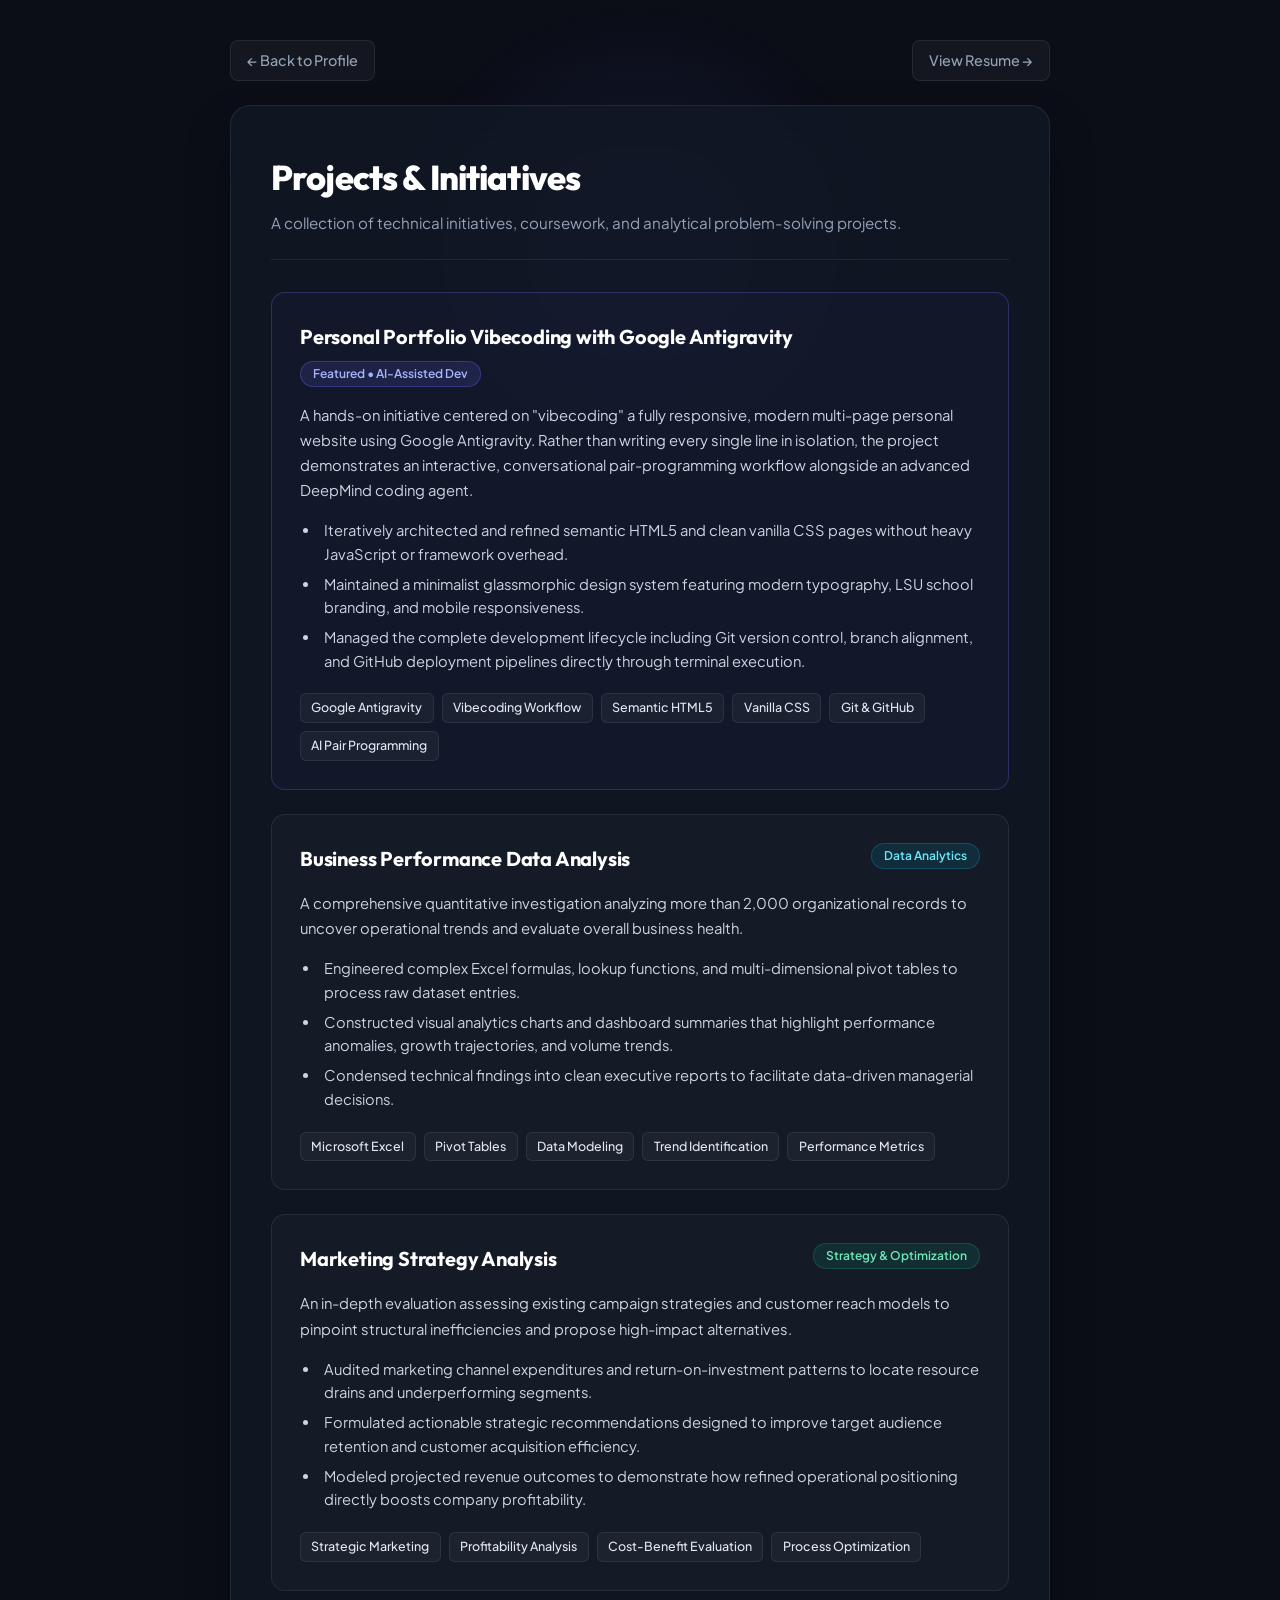
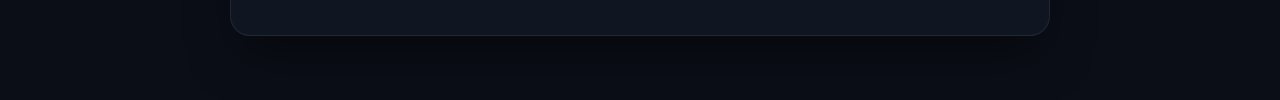
==== projects.html @ f05eedae "Add projects page" ====
<!DOCTYPE html>
<html lang="en">
<head>
  <meta charset="UTF-8">
  <meta name="viewport" content="width=device-width, initial-scale=1.0">
  <title>Taylor Sagely | Projects</title>
  <link rel="preconnect" href="https://fonts.googleapis.com">
  <link rel="preconnect" href="https://fonts.gstatic.com" crossorigin>
  <link href="https://fonts.googleapis.com/css2?family=Outfit:wght@500;600;700;800&family=Plus+Jakarta+Sans:wght@400;500;600;700&display=swap" rel="stylesheet">
  <style>
    :root {
      --bg-color: #0b0e17;
      --card-bg: rgba(18, 24, 38, 0.75);
      --card-hover: rgba(28, 38, 62, 0.9);
      --card-border: rgba(255, 255, 255, 0.08);
      --border-focus: rgba(99, 102, 241, 0.35);
      --text-main: #f8fafc;
      --text-secondary: #cbd5e1;
      --text-muted: #94a3b8;
      --text-dim: #64748b;
      --accent: #6366f1;
      --accent-hover: #4f46e5;
      --accent-cyan: #06b6d4;
      --accent-emerald: #10b981;
      --radius-lg: 20px;
      --radius-md: 14px;
      --radius-sm: 8px;
    }

    * {
      box-sizing: border-box;
      margin: 0;
      padding: 0;
    }

    body {
      font-family: 'Plus Jakarta Sans', -apple-system, BlinkMacSystemFont, sans-serif;
      background-color: var(--bg-color);
      color: var(--text-main);
      line-height: 1.6;
      min-height: 100vh;
      display: flex;
      justify-content: center;
      padding: 2.5rem 1.25rem 4rem;
      position: relative;
    }

    /* Ambient glow */
    body::before {
      content: '';
      position: fixed;
      width: 500px;
      height: 500px;
      border-radius: 50%;
      background: radial-gradient(circle, rgba(99, 102, 241, 0.12), transparent 70%);
      top: 0;
      left: 50%;
      transform: translateX(-50%);
      pointer-events: none;
      z-index: -1;
    }

    .container {
      width: 100%;
      max-width: 820px;
      display: flex;
      flex-direction: column;
      gap: 1.5rem;
    }

    /* Top navigation bar */
    .top-nav {
      display: flex;
      justify-content: space-between;
      align-items: center;
    }

    .nav-btn {
      display: inline-flex;
      align-items: center;
      gap: 0.5rem;
      color: var(--text-muted);
      text-decoration: none;
      font-size: 0.9rem;
      font-weight: 500;
      padding: 0.5rem 1rem;
      border-radius: var(--radius-sm);
      background: rgba(255, 255, 255, 0.04);
      border: 1px solid var(--card-border);
      transition: all 0.2s ease;
    }

    .nav-btn:hover {
      color: #ffffff;
      background: rgba(255, 255, 255, 0.08);
      border-color: rgba(255, 255, 255, 0.2);
      transform: translateY(-1px);
    }

    /* Main Page Card */
    .projects-card {
      background: var(--card-bg);
      backdrop-filter: blur(20px);
      -webkit-backdrop-filter: blur(20px);
      border: 1px solid var(--card-border);
      border-radius: var(--radius-lg);
      padding: 2.75rem 2.5rem;
      box-shadow: 0 25px 50px -12px rgba(0, 0, 0, 0.5);
      display: flex;
      flex-direction: column;
      gap: 2rem;
    }

    /* Page Header */
    .page-header {
      border-bottom: 1px solid var(--card-border);
      padding-bottom: 1.5rem;
    }

    .page-header h1 {
      font-family: 'Outfit', sans-serif;
      font-size: 2.15rem;
      font-weight: 800;
      color: #ffffff;
      letter-spacing: -0.025em;
      margin-bottom: 0.35rem;
    }

    .page-header p {
      color: var(--text-muted);
      font-size: 0.95rem;
    }

    /* Projects list */
    .project-list {
      display: flex;
      flex-direction: column;
      gap: 1.5rem;
    }

    /* Individual project card */
    .project-item {
      background: rgba(255, 255, 255, 0.025);
      border: 1px solid var(--card-border);
      border-radius: var(--radius-md);
      padding: 1.75rem;
      display: flex;
      flex-direction: column;
      gap: 1rem;
      transition: all 0.25s ease;
      position: relative;
    }

    .project-item:hover {
      background: var(--card-hover);
      border-color: var(--border-focus);
      transform: translateY(-2px);
    }

    /* Featured highlight border */
    .project-item.featured {
      background: rgba(99, 102, 241, 0.04);
      border-color: rgba(99, 102, 241, 0.3);
    }

    .project-item.featured:hover {
      border-color: rgba(99, 102, 241, 0.55);
      box-shadow: 0 10px 30px -10px rgba(99, 102, 241, 0.25);
    }

    .project-top {
      display: flex;
      justify-content: space-between;
      align-items: flex-start;
      flex-wrap: wrap;
      gap: 0.5rem;
    }

    .project-title {
      font-family: 'Outfit', sans-serif;
      font-size: 1.25rem;
      font-weight: 700;
      color: #ffffff;
      letter-spacing: -0.01em;
    }

    .badge {
      font-size: 0.75rem;
      font-weight: 600;
      padding: 0.25rem 0.75rem;
      border-radius: 9999px;
      line-height: 1.3;
      white-space: nowrap;
    }

    .badge-primary {
      background: rgba(99, 102, 241, 0.15);
      color: #a5b4fc;
      border: 1px solid rgba(99, 102, 241, 0.35);
    }

    .badge-secondary {
      background: rgba(6, 182, 212, 0.12);
      color: #67e8f9;
      border: 1px solid rgba(6, 182, 212, 0.25);
    }

    .badge-tertiary {
      background: rgba(16, 185, 129, 0.12);
      color: #6ee7b7;
      border: 1px solid rgba(16, 185, 129, 0.25);
    }

    .project-description {
      color: var(--text-secondary);
      font-size: 0.925rem;
      line-height: 1.7;
    }

    .project-bullets {
      list-style-type: disc;
      padding-left: 1.25rem;
      display: flex;
      flex-direction: column;
      gap: 0.4rem;
      color: var(--text-secondary);
      font-size: 0.92rem;
    }

    .project-bullets li {
      padding-left: 0.25rem;
    }

    /* Tag pills */
    .tag-container {
      display: flex;
      flex-wrap: wrap;
      gap: 0.5rem;
      margin-top: 0.25rem;
    }

    .tag-pill {
      font-size: 0.78rem;
      font-weight: 500;
      padding: 0.25rem 0.65rem;
      border-radius: 6px;
      background: rgba(255, 255, 255, 0.04);
      border: 1px solid var(--card-border);
      color: #e2e8f0;
      transition: all 0.2s ease;
    }

    .tag-pill:hover {
      background: rgba(255, 255, 255, 0.08);
      color: #ffffff;
    }

    @media (max-width: 640px) {
      .projects-card {
        padding: 2rem 1.5rem;
      }
      .page-header h1 {
        font-size: 1.75rem;
      }
      .project-item {
        padding: 1.25rem;
      }
    }
  </style>
</head>
<body>

  <div class="container">

    <!-- Navigation -->
    <nav class="top-nav">
      <a href="index.html" class="nav-btn">
        ← Back to Profile
      </a>
      <a href="resume.html" class="nav-btn">
        View Resume →
      </a>
    </nav>

    <!-- Main Card -->
    <main class="projects-card">

      <header class="page-header">
        <h1>Projects & Initiatives</h1>
        <p>A collection of technical initiatives, coursework, and analytical problem-solving projects.</p>
      </header>

      <section class="project-list">

        <!-- Project 1: Featured Vibecoding -->
        <article class="project-item featured">
          <div class="project-top">
            <h2 class="project-title">Personal Portfolio Vibecoding with Google Antigravity</h2>
            <span class="badge badge-primary">Featured • AI-Assisted Dev</span>
          </div>

          <p class="project-description">
            A hands-on initiative centered on "vibecoding" a fully responsive, modern multi-page personal website using Google Antigravity. Rather than writing every single line in isolation, the project demonstrates an interactive, conversational pair-programming workflow alongside an advanced DeepMind coding agent.
          </p>

          <ul class="project-bullets">
            <li>Iteratively architected and refined semantic HTML5 and clean vanilla CSS pages without heavy JavaScript or framework overhead.</li>
            <li>Maintained a minimalist glassmorphic design system featuring modern typography, LSU school branding, and mobile responsiveness.</li>
            <li>Managed the complete development lifecycle including Git version control, branch alignment, and GitHub deployment pipelines directly through terminal execution.</li>
          </ul>

          <div class="tag-container">
            <span class="tag-pill">Google Antigravity</span>
            <span class="tag-pill">Vibecoding Workflow</span>
            <span class="tag-pill">Semantic HTML5</span>
            <span class="tag-pill">Vanilla CSS</span>
            <span class="tag-pill">Git & GitHub</span>
            <span class="tag-pill">AI Pair Programming</span>
          </div>
        </article>

        <!-- Project 2: Business Performance Data Analysis -->
        <article class="project-item">
          <div class="project-top">
            <h2 class="project-title">Business Performance Data Analysis</h2>
            <span class="badge badge-secondary">Data Analytics</span>
          </div>

          <p class="project-description">
            A comprehensive quantitative investigation analyzing more than 2,000 organizational records to uncover operational trends and evaluate overall business health.
          </p>

          <ul class="project-bullets">
            <li>Engineered complex Excel formulas, lookup functions, and multi-dimensional pivot tables to process raw dataset entries.</li>
            <li>Constructed visual analytics charts and dashboard summaries that highlight performance anomalies, growth trajectories, and volume trends.</li>
            <li>Condensed technical findings into clean executive reports to facilitate data-driven managerial decisions.</li>
          </ul>

          <div class="tag-container">
            <span class="tag-pill">Microsoft Excel</span>
            <span class="tag-pill">Pivot Tables</span>
            <span class="tag-pill">Data Modeling</span>
            <span class="tag-pill">Trend Identification</span>
            <span class="tag-pill">Performance Metrics</span>
          </div>
        </article>

        <!-- Project 3: Marketing Strategy Analysis -->
        <article class="project-item">
          <div class="project-top">
            <h2 class="project-title">Marketing Strategy Analysis</h2>
            <span class="badge badge-tertiary">Strategy & Optimization</span>
          </div>

          <p class="project-description">
            An in-depth evaluation assessing existing campaign strategies and customer reach models to pinpoint structural inefficiencies and propose high-impact alternatives.
          </p>

          <ul class="project-bullets">
            <li>Audited marketing channel expenditures and return-on-investment patterns to locate resource drains and underperforming segments.</li>
            <li>Formulated actionable strategic recommendations designed to improve target audience retention and customer acquisition efficiency.</li>
            <li>Modeled projected revenue outcomes to demonstrate how refined operational positioning directly boosts company profitability.</li>
          </ul>

          <div class="tag-container">
            <span class="tag-pill">Strategic Marketing</span>
            <span class="tag-pill">Profitability Analysis</span>
            <span class="tag-pill">Cost-Benefit Evaluation</span>
            <span class="tag-pill">Process Optimization</span>
          </div>
        </article>

      </section>

    </main>

  </div>

</body>
</html>
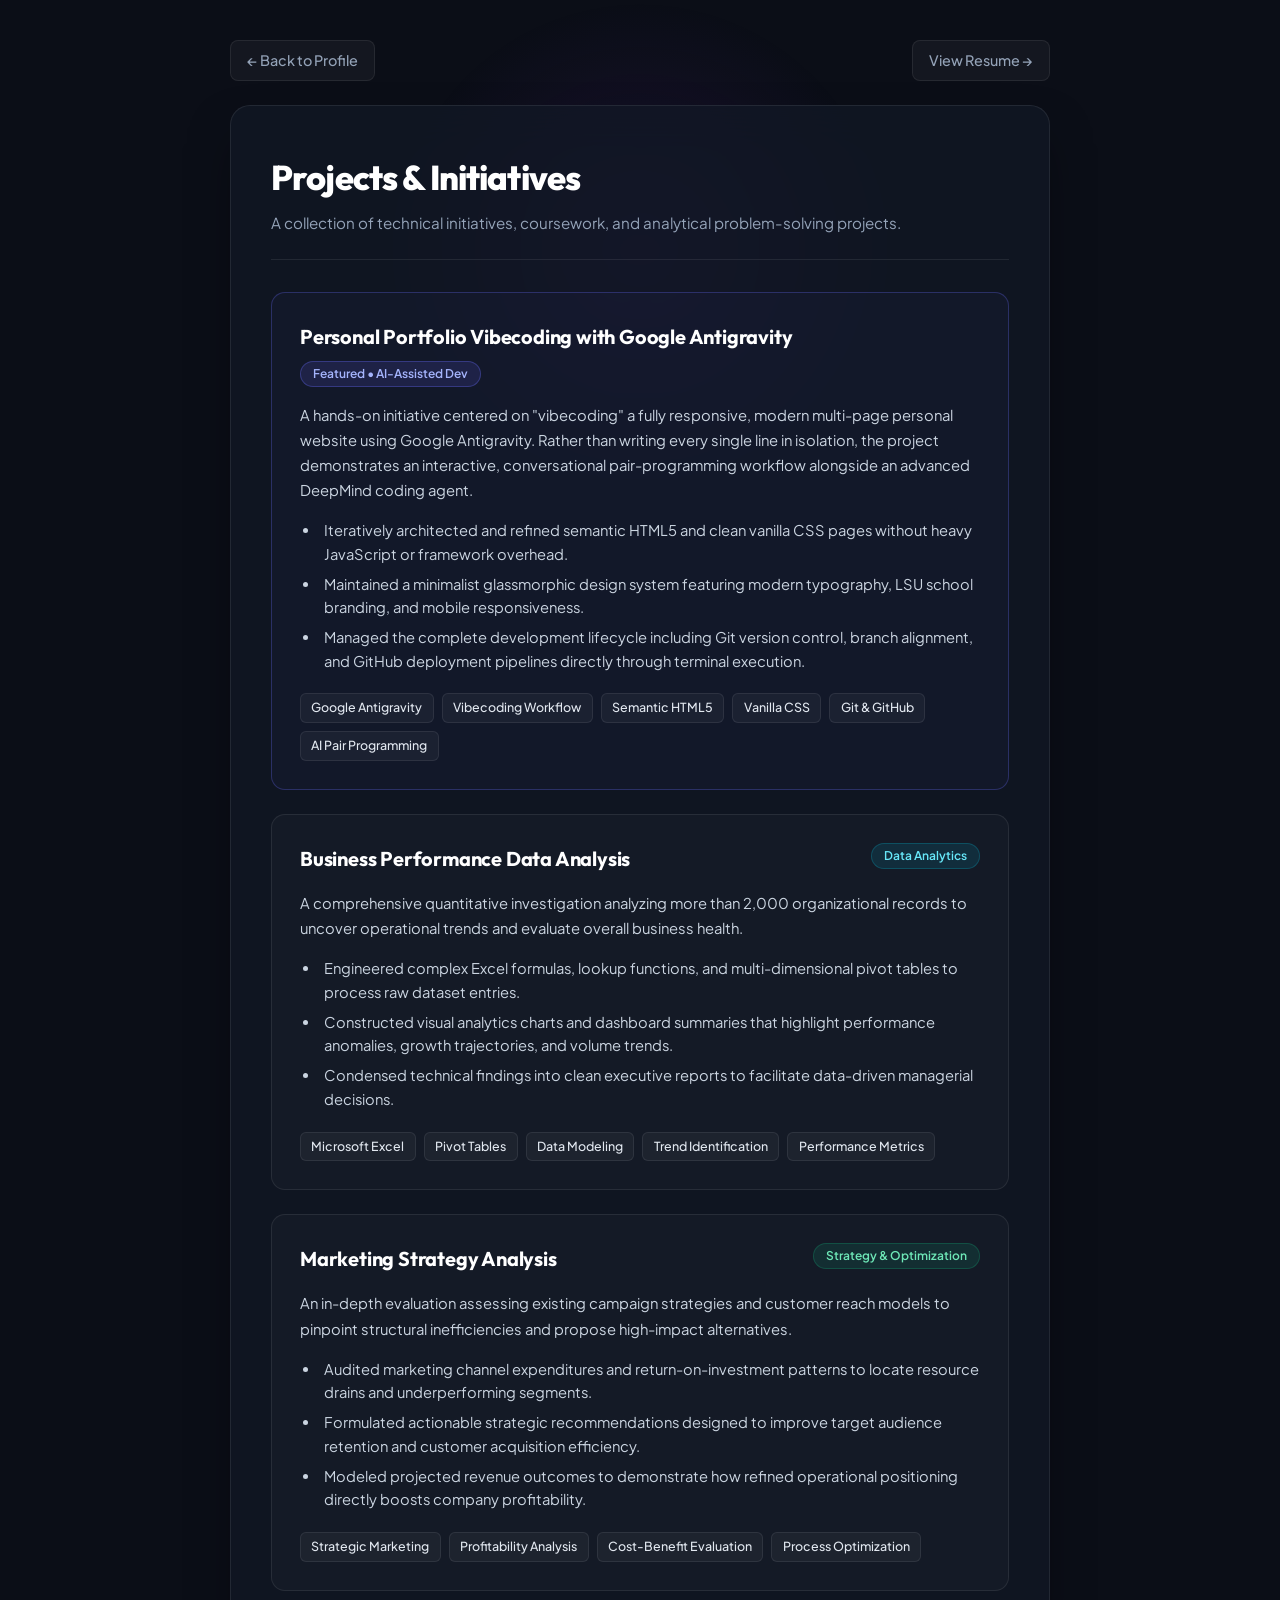
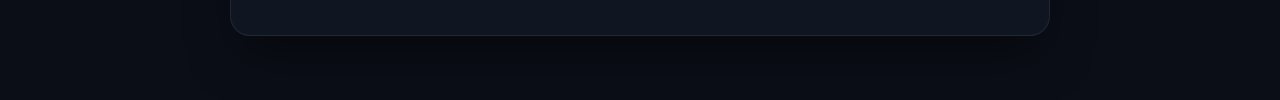
==== commit 21434cab: "Rearranged buttons on first page and apply different accent color" ====
--- a/projects.html
+++ b/projects.html
@@ -13,13 +13,13 @@
       --card-bg: rgba(18, 24, 38, 0.75);
       --card-hover: rgba(28, 38, 62, 0.9);
       --card-border: rgba(255, 255, 255, 0.08);
-      --border-focus: rgba(99, 102, 241, 0.35);
+      --border-focus: rgba(70, 29, 124, 0.45);
       --text-main: #f8fafc;
       --text-secondary: #cbd5e1;
       --text-muted: #94a3b8;
       --text-dim: #64748b;
-      --accent: #6366f1;
-      --accent-hover: #4f46e5;
+      --accent: #461d7c;
+      --accent-hover: #59249d;
       --accent-cyan: #06b6d4;
       --accent-emerald: #10b981;
       --radius-lg: 20px;
@@ -52,7 +52,7 @@
       width: 500px;
       height: 500px;
       border-radius: 50%;
-      background: radial-gradient(circle, rgba(99, 102, 241, 0.12), transparent 70%);
+      background: radial-gradient(circle, rgba(70, 29, 124, 0.25), transparent 70%);
       top: 0;
       left: 50%;
       transform: translateX(-50%);
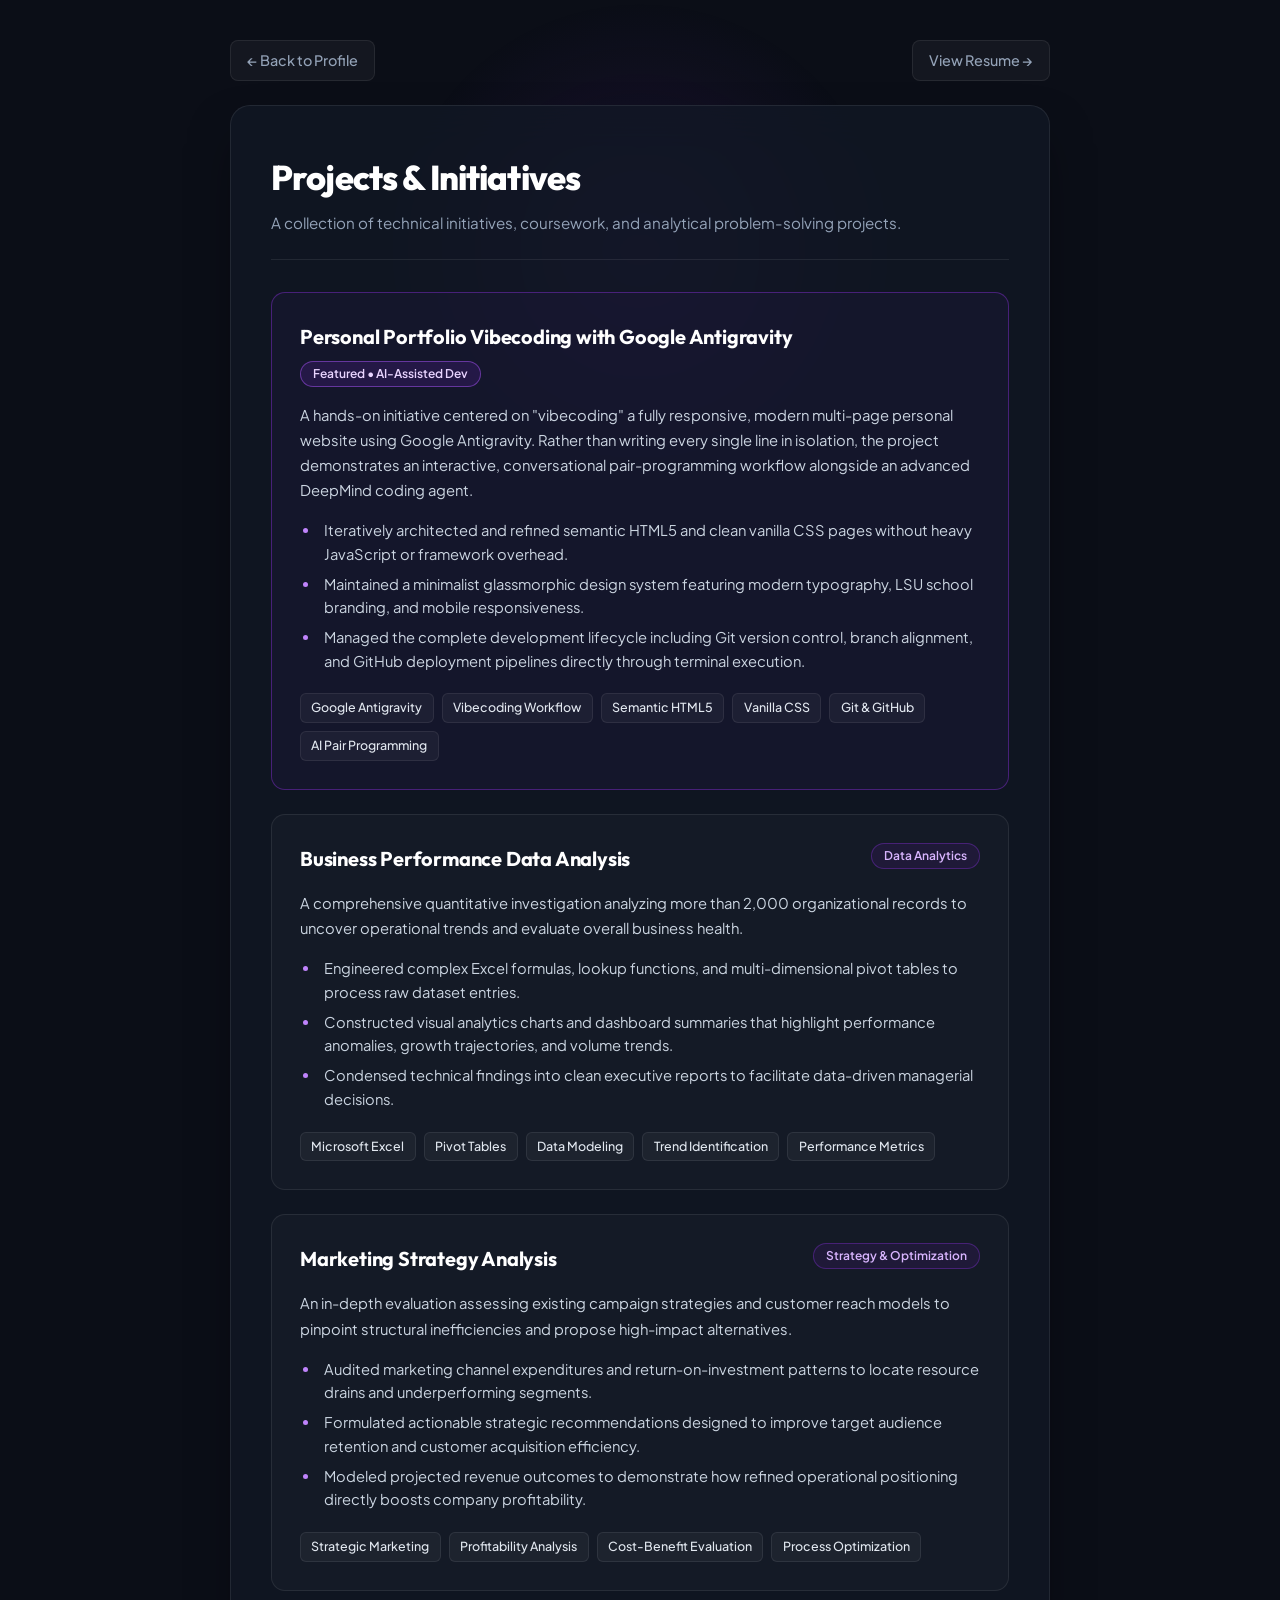
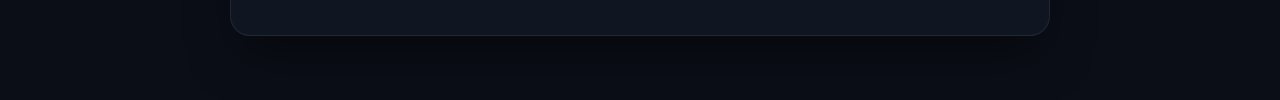
==== commit 916b7be8: "Update project page hhighlights and colors to purple" ====
--- a/projects.html
+++ b/projects.html
@@ -92,8 +92,8 @@
 
     .nav-btn:hover {
       color: #ffffff;
-      background: rgba(255, 255, 255, 0.08);
-      border-color: rgba(255, 255, 255, 0.2);
+      background: rgba(70, 29, 124, 0.25);
+      border-color: rgba(168, 85, 247, 0.45);
       transform: translateY(-1px);
     }
 
@@ -159,13 +159,13 @@
 
     /* Featured highlight border */
     .project-item.featured {
-      background: rgba(99, 102, 241, 0.04);
-      border-color: rgba(99, 102, 241, 0.3);
+      background: rgba(70, 29, 124, 0.1);
+      border-color: rgba(147, 51, 234, 0.4);
     }
 
     .project-item.featured:hover {
-      border-color: rgba(99, 102, 241, 0.55);
-      box-shadow: 0 10px 30px -10px rgba(99, 102, 241, 0.25);
+      border-color: rgba(168, 85, 247, 0.65);
+      box-shadow: 0 10px 30px -10px rgba(70, 29, 124, 0.45);
     }
 
     .project-top {
@@ -194,21 +194,21 @@
     }
 
     .badge-primary {
-      background: rgba(99, 102, 241, 0.15);
-      color: #a5b4fc;
-      border: 1px solid rgba(99, 102, 241, 0.35);
+      background: rgba(70, 29, 124, 0.35);
+      color: #e9d5ff;
+      border: 1px solid rgba(168, 85, 247, 0.5);
     }
 
     .badge-secondary {
-      background: rgba(6, 182, 212, 0.12);
-      color: #67e8f9;
-      border: 1px solid rgba(6, 182, 212, 0.25);
+      background: rgba(70, 29, 124, 0.22);
+      color: #d8b4fe;
+      border: 1px solid rgba(147, 51, 234, 0.35);
     }
 
     .badge-tertiary {
-      background: rgba(16, 185, 129, 0.12);
-      color: #6ee7b7;
-      border: 1px solid rgba(16, 185, 129, 0.25);
+      background: rgba(70, 29, 124, 0.22);
+      color: #d8b4fe;
+      border: 1px solid rgba(147, 51, 234, 0.35);
     }
 
     .project-description {
@@ -229,6 +229,10 @@
 
     .project-bullets li {
       padding-left: 0.25rem;
+    }
+
+    .project-bullets li::marker {
+      color: #c084fc;
     }
 
     /* Tag pills */
@@ -251,7 +255,8 @@
     }
 
     .tag-pill:hover {
-      background: rgba(255, 255, 255, 0.08);
+      background: rgba(70, 29, 124, 0.35);
+      border-color: rgba(168, 85, 247, 0.5);
       color: #ffffff;
     }
 
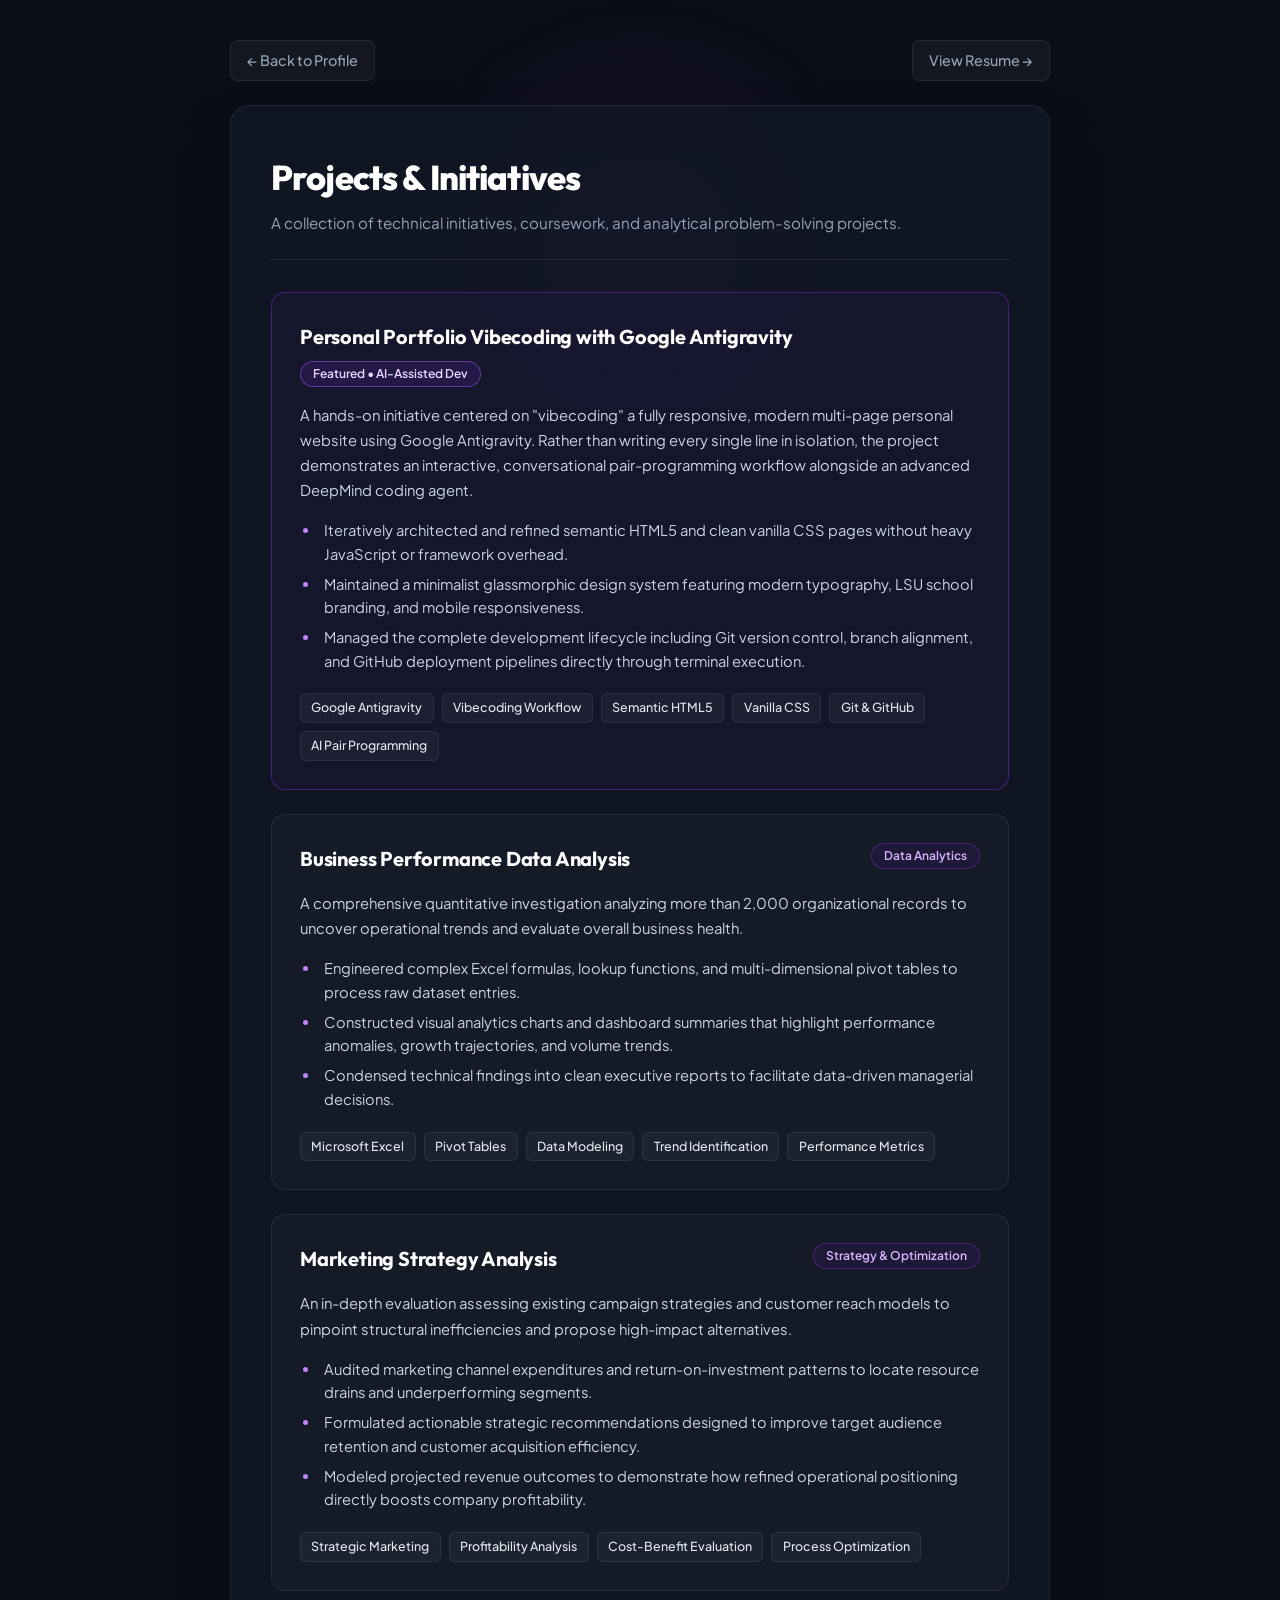
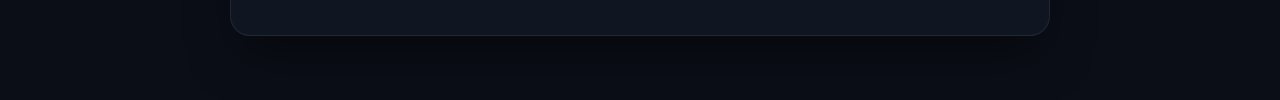
==== commit 27b502d4: "Implement true hybrid layout on hub page, add LSU favicon, and clean repo assets" ====
--- a/projects.html
+++ b/projects.html
@@ -4,6 +4,8 @@
   <meta charset="UTF-8">
   <meta name="viewport" content="width=device-width, initial-scale=1.0">
   <title>Taylor Sagely | Projects</title>
+  <!-- Favicon with LSU Purple and Gold TS -->
+  <link rel="icon" href="data:image/svg+xml,<svg xmlns='http://www.w3.org/2000/svg' viewBox='0 0 100 100'><rect width='100' height='100' rx='25' fill='%23461D7C'/><text x='50%' y='68%' font-size='52' font-weight='900' fill='%23FDD023' font-family='sans-serif' text-anchor='middle'>TS</text></svg>">
   <link rel="preconnect" href="https://fonts.googleapis.com">
   <link rel="preconnect" href="https://fonts.gstatic.com" crossorigin>
   <link href="https://fonts.googleapis.com/css2?family=Outfit:wght@500;600;700;800&family=Plus+Jakarta+Sans:wght@400;500;600;700&display=swap" rel="stylesheet">
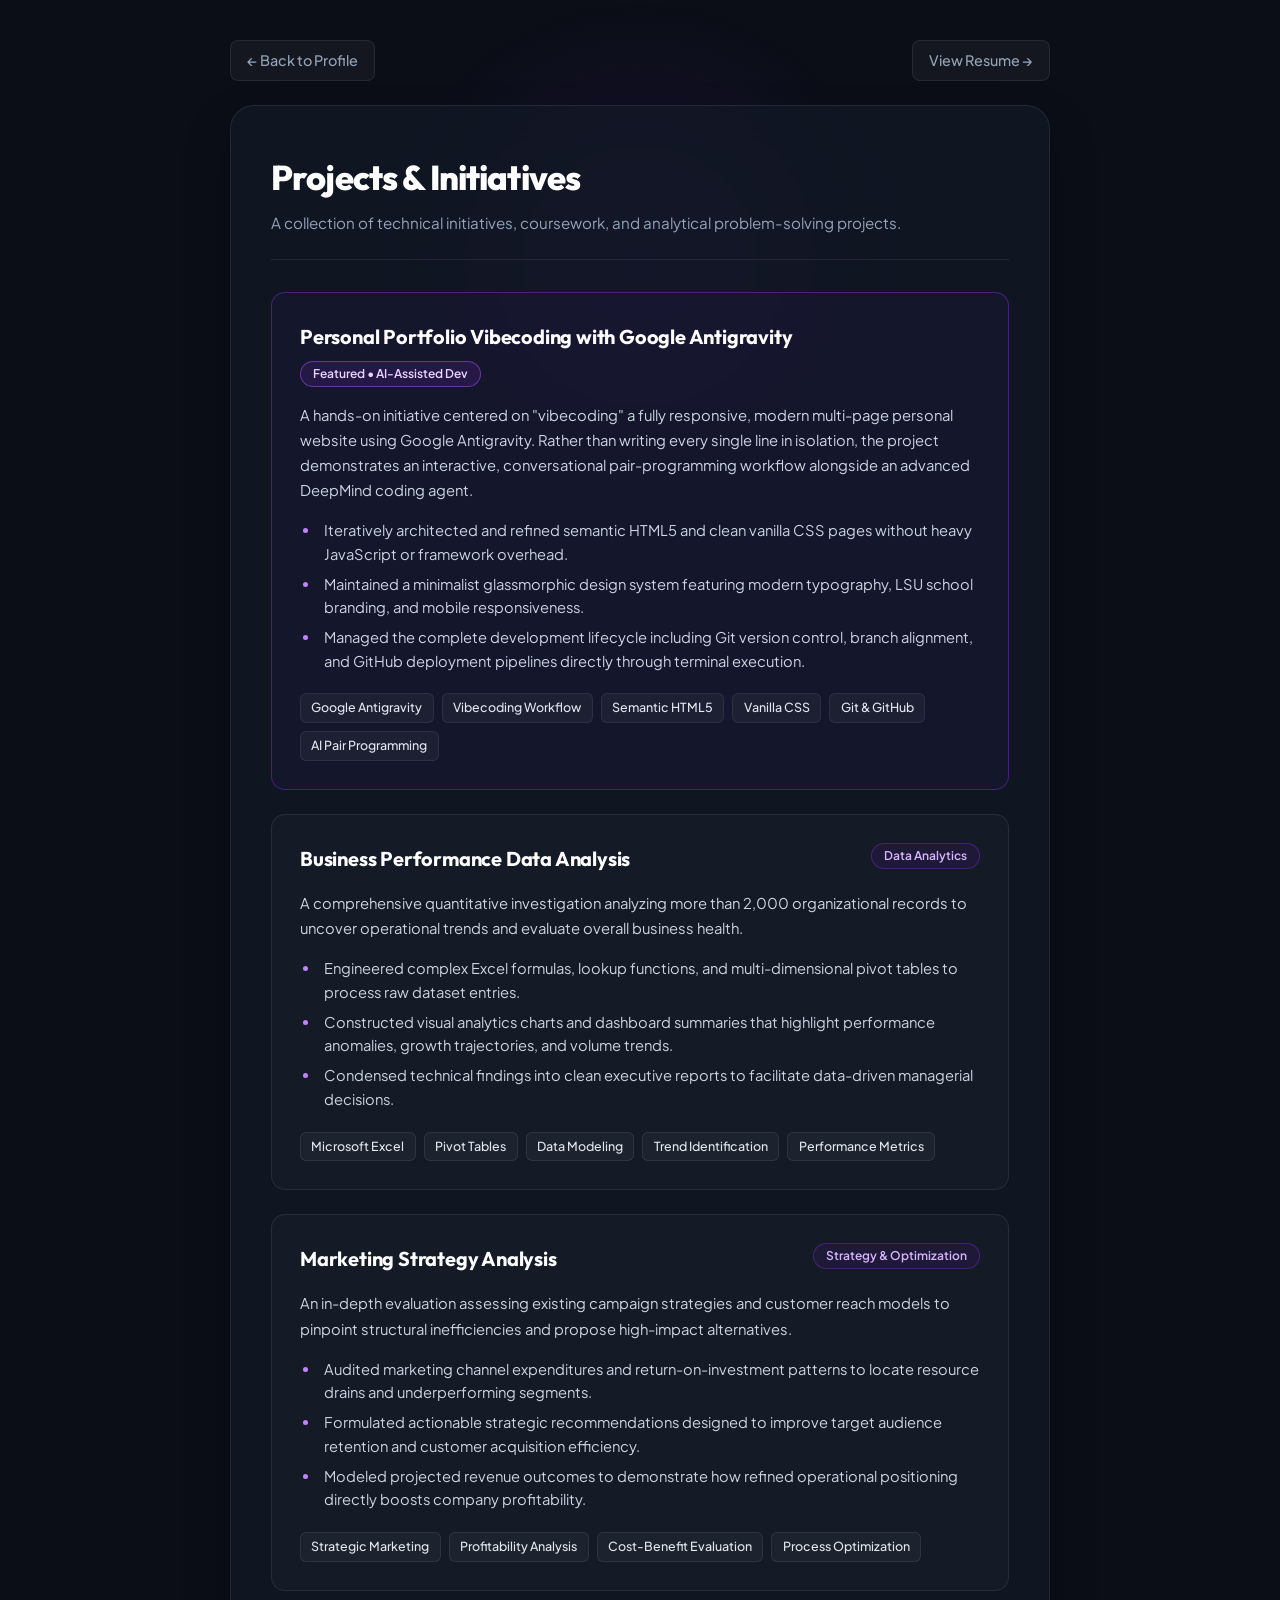
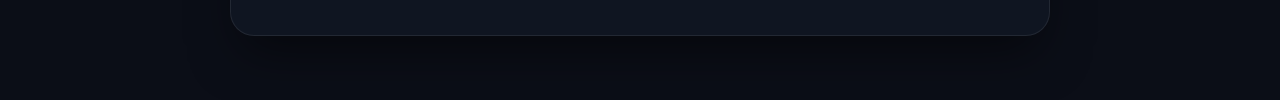
==== commit 16814e99: "Extract shared design system into styles.css across all pages" ====
--- a/projects.html
+++ b/projects.html
@@ -9,271 +9,7 @@
   <link rel="preconnect" href="https://fonts.googleapis.com">
   <link rel="preconnect" href="https://fonts.gstatic.com" crossorigin>
   <link href="https://fonts.googleapis.com/css2?family=Outfit:wght@500;600;700;800&family=Plus+Jakarta+Sans:wght@400;500;600;700&display=swap" rel="stylesheet">
-  <style>
-    :root {
-      --bg-color: #0b0e17;
-      --card-bg: rgba(18, 24, 38, 0.75);
-      --card-hover: rgba(28, 38, 62, 0.9);
-      --card-border: rgba(255, 255, 255, 0.08);
-      --border-focus: rgba(70, 29, 124, 0.45);
-      --text-main: #f8fafc;
-      --text-secondary: #cbd5e1;
-      --text-muted: #94a3b8;
-      --text-dim: #64748b;
-      --accent: #461d7c;
-      --accent-hover: #59249d;
-      --accent-cyan: #06b6d4;
-      --accent-emerald: #10b981;
-      --radius-lg: 20px;
-      --radius-md: 14px;
-      --radius-sm: 8px;
-    }
-
-    * {
-      box-sizing: border-box;
-      margin: 0;
-      padding: 0;
-    }
-
-    body {
-      font-family: 'Plus Jakarta Sans', -apple-system, BlinkMacSystemFont, sans-serif;
-      background-color: var(--bg-color);
-      color: var(--text-main);
-      line-height: 1.6;
-      min-height: 100vh;
-      display: flex;
-      justify-content: center;
-      padding: 2.5rem 1.25rem 4rem;
-      position: relative;
-    }
-
-    /* Ambient glow */
-    body::before {
-      content: '';
-      position: fixed;
-      width: 500px;
-      height: 500px;
-      border-radius: 50%;
-      background: radial-gradient(circle, rgba(70, 29, 124, 0.25), transparent 70%);
-      top: 0;
-      left: 50%;
-      transform: translateX(-50%);
-      pointer-events: none;
-      z-index: -1;
-    }
-
-    .container {
-      width: 100%;
-      max-width: 820px;
-      display: flex;
-      flex-direction: column;
-      gap: 1.5rem;
-    }
-
-    /* Top navigation bar */
-    .top-nav {
-      display: flex;
-      justify-content: space-between;
-      align-items: center;
-    }
-
-    .nav-btn {
-      display: inline-flex;
-      align-items: center;
-      gap: 0.5rem;
-      color: var(--text-muted);
-      text-decoration: none;
-      font-size: 0.9rem;
-      font-weight: 500;
-      padding: 0.5rem 1rem;
-      border-radius: var(--radius-sm);
-      background: rgba(255, 255, 255, 0.04);
-      border: 1px solid var(--card-border);
-      transition: all 0.2s ease;
-    }
-
-    .nav-btn:hover {
-      color: #ffffff;
-      background: rgba(70, 29, 124, 0.25);
-      border-color: rgba(168, 85, 247, 0.45);
-      transform: translateY(-1px);
-    }
-
-    /* Main Page Card */
-    .projects-card {
-      background: var(--card-bg);
-      backdrop-filter: blur(20px);
-      -webkit-backdrop-filter: blur(20px);
-      border: 1px solid var(--card-border);
-      border-radius: var(--radius-lg);
-      padding: 2.75rem 2.5rem;
-      box-shadow: 0 25px 50px -12px rgba(0, 0, 0, 0.5);
-      display: flex;
-      flex-direction: column;
-      gap: 2rem;
-    }
-
-    /* Page Header */
-    .page-header {
-      border-bottom: 1px solid var(--card-border);
-      padding-bottom: 1.5rem;
-    }
-
-    .page-header h1 {
-      font-family: 'Outfit', sans-serif;
-      font-size: 2.15rem;
-      font-weight: 800;
-      color: #ffffff;
-      letter-spacing: -0.025em;
-      margin-bottom: 0.35rem;
-    }
-
-    .page-header p {
-      color: var(--text-muted);
-      font-size: 0.95rem;
-    }
-
-    /* Projects list */
-    .project-list {
-      display: flex;
-      flex-direction: column;
-      gap: 1.5rem;
-    }
-
-    /* Individual project card */
-    .project-item {
-      background: rgba(255, 255, 255, 0.025);
-      border: 1px solid var(--card-border);
-      border-radius: var(--radius-md);
-      padding: 1.75rem;
-      display: flex;
-      flex-direction: column;
-      gap: 1rem;
-      transition: all 0.25s ease;
-      position: relative;
-    }
-
-    .project-item:hover {
-      background: var(--card-hover);
-      border-color: var(--border-focus);
-      transform: translateY(-2px);
-    }
-
-    /* Featured highlight border */
-    .project-item.featured {
-      background: rgba(70, 29, 124, 0.1);
-      border-color: rgba(147, 51, 234, 0.4);
-    }
-
-    .project-item.featured:hover {
-      border-color: rgba(168, 85, 247, 0.65);
-      box-shadow: 0 10px 30px -10px rgba(70, 29, 124, 0.45);
-    }
-
-    .project-top {
-      display: flex;
-      justify-content: space-between;
-      align-items: flex-start;
-      flex-wrap: wrap;
-      gap: 0.5rem;
-    }
-
-    .project-title {
-      font-family: 'Outfit', sans-serif;
-      font-size: 1.25rem;
-      font-weight: 700;
-      color: #ffffff;
-      letter-spacing: -0.01em;
-    }
-
-    .badge {
-      font-size: 0.75rem;
-      font-weight: 600;
-      padding: 0.25rem 0.75rem;
-      border-radius: 9999px;
-      line-height: 1.3;
-      white-space: nowrap;
-    }
-
-    .badge-primary {
-      background: rgba(70, 29, 124, 0.35);
-      color: #e9d5ff;
-      border: 1px solid rgba(168, 85, 247, 0.5);
-    }
-
-    .badge-secondary {
-      background: rgba(70, 29, 124, 0.22);
-      color: #d8b4fe;
-      border: 1px solid rgba(147, 51, 234, 0.35);
-    }
-
-    .badge-tertiary {
-      background: rgba(70, 29, 124, 0.22);
-      color: #d8b4fe;
-      border: 1px solid rgba(147, 51, 234, 0.35);
-    }
-
-    .project-description {
-      color: var(--text-secondary);
-      font-size: 0.925rem;
-      line-height: 1.7;
-    }
-
-    .project-bullets {
-      list-style-type: disc;
-      padding-left: 1.25rem;
-      display: flex;
-      flex-direction: column;
-      gap: 0.4rem;
-      color: var(--text-secondary);
-      font-size: 0.92rem;
-    }
-
-    .project-bullets li {
-      padding-left: 0.25rem;
-    }
-
-    .project-bullets li::marker {
-      color: #c084fc;
-    }
-
-    /* Tag pills */
-    .tag-container {
-      display: flex;
-      flex-wrap: wrap;
-      gap: 0.5rem;
-      margin-top: 0.25rem;
-    }
-
-    .tag-pill {
-      font-size: 0.78rem;
-      font-weight: 500;
-      padding: 0.25rem 0.65rem;
-      border-radius: 6px;
-      background: rgba(255, 255, 255, 0.04);
-      border: 1px solid var(--card-border);
-      color: #e2e8f0;
-      transition: all 0.2s ease;
-    }
-
-    .tag-pill:hover {
-      background: rgba(70, 29, 124, 0.35);
-      border-color: rgba(168, 85, 247, 0.5);
-      color: #ffffff;
-    }
-
-    @media (max-width: 640px) {
-      .projects-card {
-        padding: 2rem 1.5rem;
-      }
-      .page-header h1 {
-        font-size: 1.75rem;
-      }
-      .project-item {
-        padding: 1.25rem;
-      }
-    }
-  </style>
+  <link rel="stylesheet" href="styles.css">
 </head>
 <body>
 
--- a/styles.css
+++ b/styles.css
@@ -0,0 +1,787 @@
+/* ==========================================================================
+   ISDS 3100: Personal Website - Shared Stylesheet (styles.css)
+   Consistent visual identity with LSU Purple & Gold branding,
+   dark glassmorphism theme, and modern responsive typography.
+   ========================================================================== */
+
+/* --------------------------------------------------------------------------
+   1. Design Tokens & CSS Variables
+   -------------------------------------------------------------------------- */
+:root {
+  --bg-color: #0b0e17;
+  --card-bg: rgba(18, 24, 38, 0.75);
+  --card-hover: rgba(28, 38, 62, 0.9);
+  --card-border: rgba(255, 255, 255, 0.08);
+  --border-focus: rgba(70, 29, 124, 0.45);
+  
+  /* Text colors */
+  --text-main: #f8fafc;
+  --text-secondary: #cbd5e1;
+  --text-muted: #94a3b8;
+  --text-dim: #64748b;
+  
+  /* LSU Official Color Palette & Accents */
+  --accent: #461d7c;             /* LSU Purple */
+  --accent-hover: #59249d;       /* LSU Purple hover */
+  --accent-glow: rgba(70, 29, 124, 0.45);
+  --accent-gold: #fdd023;        /* LSU Gold */
+  
+  /* Radii */
+  --radius-lg: 24px;
+  --radius-md: 14px;
+  --radius-sm: 8px;
+}
+
+/* --------------------------------------------------------------------------
+   2. Global Resets & Base Styles
+   -------------------------------------------------------------------------- */
+* {
+  box-sizing: border-box;
+  margin: 0;
+  padding: 0;
+}
+
+body {
+  font-family: 'Plus Jakarta Sans', -apple-system, BlinkMacSystemFont, sans-serif;
+  background-color: var(--bg-color);
+  color: var(--text-main);
+  line-height: 1.6;
+  min-height: 100vh;
+  display: flex;
+  justify-content: center;
+  padding: 2.5rem 1.25rem 4rem;
+  position: relative;
+  overflow-x: hidden;
+}
+
+/* Ambient background glow (LSU Purple tint) */
+body::before {
+  content: '';
+  position: fixed;
+  width: 520px;
+  height: 520px;
+  border-radius: 50%;
+  background: radial-gradient(circle, rgba(70, 29, 124, 0.28), transparent 70%);
+  top: 0;
+  left: 50%;
+  transform: translateX(-50%);
+  pointer-events: none;
+  z-index: -1;
+}
+
+/* --------------------------------------------------------------------------
+   3. Container Layout
+   -------------------------------------------------------------------------- */
+.container {
+  width: 100%;
+  max-width: 820px;
+  display: flex;
+  flex-direction: column;
+  gap: 1.5rem;
+}
+
+.container-hub {
+  max-width: 560px;
+}
+
+/* --------------------------------------------------------------------------
+   4. Glassmorphism Card System
+   -------------------------------------------------------------------------- */
+.card,
+.profile-card,
+.resume-card,
+.projects-card {
+  background: var(--card-bg);
+  backdrop-filter: blur(20px);
+  -webkit-backdrop-filter: blur(20px);
+  border: 1px solid var(--card-border);
+  border-radius: var(--radius-lg);
+  box-shadow: 0 25px 50px -12px rgba(0, 0, 0, 0.5);
+  display: flex;
+  flex-direction: column;
+}
+
+.profile-card {
+  padding: 2.75rem 2.25rem;
+  gap: 2rem;
+}
+
+.resume-card {
+  padding: 3rem 2.75rem;
+  gap: 2rem;
+}
+
+.projects-card {
+  padding: 2.75rem 2.5rem;
+  gap: 2rem;
+}
+
+/* --------------------------------------------------------------------------
+   5. Navigation & Action Buttons
+   -------------------------------------------------------------------------- */
+.top-nav {
+  display: flex;
+  justify-content: space-between;
+  align-items: center;
+}
+
+.nav-btn,
+.back-btn {
+  display: inline-flex;
+  align-items: center;
+  gap: 0.5rem;
+  color: var(--text-muted);
+  text-decoration: none;
+  font-size: 0.9rem;
+  font-weight: 500;
+  padding: 0.5rem 1rem;
+  border-radius: var(--radius-sm);
+  background: rgba(255, 255, 255, 0.04);
+  border: 1px solid var(--card-border);
+  transition: all 0.2s ease;
+}
+
+.nav-btn:hover,
+.back-btn:hover {
+  color: #ffffff;
+  background: rgba(70, 29, 124, 0.25);
+  border-color: rgba(147, 51, 234, 0.45);
+  transform: translateY(-1px);
+}
+
+.page-actions {
+  display: flex;
+  flex-direction: column;
+  gap: 0.75rem;
+  width: 100%;
+}
+
+.btn {
+  display: flex;
+  align-items: center;
+  justify-content: center;
+  gap: 0.6rem;
+  width: 100%;
+  padding: 0.85rem 1rem;
+  border-radius: var(--radius-md);
+  text-decoration: none;
+  font-size: 0.925rem;
+  font-weight: 600;
+  transition: all 0.2s ease;
+  cursor: pointer;
+}
+
+.btn-primary {
+  background: var(--accent);
+  border: 1px solid rgba(255, 255, 255, 0.1);
+  color: #ffffff;
+  box-shadow: 0 4px 15px var(--accent-glow);
+}
+
+.btn-primary:hover {
+  background: var(--accent-hover);
+  box-shadow: 0 8px 22px var(--accent-glow);
+  transform: translateY(-2px);
+  color: #ffffff;
+}
+
+.btn-secondary {
+  background: rgba(255, 255, 255, 0.04);
+  border: 1px solid var(--card-border);
+  color: var(--text-main);
+}
+
+.btn-secondary:hover {
+  background: rgba(70, 29, 124, 0.2);
+  border-color: rgba(147, 51, 234, 0.4);
+  transform: translateY(-2px);
+  color: #ffffff;
+}
+
+.btn svg,
+.nav-btn svg,
+.contact-btn svg {
+  width: 18px;
+  height: 18px;
+  fill: currentColor;
+  flex-shrink: 0;
+}
+
+/* --------------------------------------------------------------------------
+   6. LSU Badges & School Identity
+   -------------------------------------------------------------------------- */
+.school-badge {
+  display: inline-flex;
+  align-items: center;
+  gap: 0.5rem;
+  margin-top: 0.35rem;
+  padding: 0.35rem 0.85rem;
+  background: rgba(70, 29, 124, 0.25);
+  border: 1px solid rgba(253, 208, 35, 0.3);
+  border-radius: 9999px;
+  font-size: 0.825rem;
+  color: #cbd5e1;
+  font-weight: 500;
+}
+
+.lsu-mark {
+  display: inline-flex;
+  align-items: center;
+  justify-content: center;
+  background: #461d7c;
+  color: #fdd023;
+  font-family: 'Outfit', sans-serif;
+  font-weight: 800;
+  font-size: 0.65rem;
+  letter-spacing: 0.05em;
+  padding: 0.15rem 0.45rem;
+  border-radius: 4px;
+  line-height: 1.1;
+  border: 1px solid rgba(253, 208, 35, 0.4);
+}
+
+/* --------------------------------------------------------------------------
+   7. Hub Page Specific Styles (index.html)
+   -------------------------------------------------------------------------- */
+.profile-header {
+  display: flex;
+  flex-direction: column;
+  align-items: center;
+  text-align: center;
+  gap: 1rem;
+}
+
+.avatar {
+  width: 96px;
+  height: 96px;
+  border-radius: 50%;
+  background: linear-gradient(135deg, #1e293b, #0f172a);
+  border: 2px solid rgba(255, 255, 255, 0.12);
+  display: flex;
+  align-items: center;
+  justify-content: center;
+  box-shadow: 0 8px 24px rgba(0, 0, 0, 0.35);
+  overflow: hidden;
+}
+
+.avatar-img {
+  width: 100%;
+  height: 100%;
+  object-fit: cover;
+  display: block;
+}
+
+.name-title h1 {
+  font-family: 'Outfit', sans-serif;
+  font-size: 2rem;
+  font-weight: 700;
+  color: #ffffff;
+  letter-spacing: -0.02em;
+  margin-bottom: 0.25rem;
+}
+
+.role {
+  color: var(--text-main);
+  font-size: 1rem;
+  font-weight: 600;
+}
+
+.bio {
+  color: var(--text-muted);
+  font-size: 0.925rem;
+  line-height: 1.6;
+  max-width: 460px;
+  margin-top: 0.25rem;
+}
+
+.hub-section {
+  display: flex;
+  flex-direction: column;
+  gap: 0.85rem;
+  padding-top: 1.5rem;
+  border-top: 1px solid var(--card-border);
+}
+
+.hub-section-title {
+  font-family: 'Outfit', sans-serif;
+  font-size: 0.95rem;
+  font-weight: 700;
+  text-transform: uppercase;
+  letter-spacing: 0.06em;
+  color: #ffffff;
+  display: flex;
+  align-items: center;
+  gap: 0.5rem;
+}
+
+.hub-section-title::before {
+  content: '';
+  display: inline-block;
+  width: 4px;
+  height: 14px;
+  background: var(--accent);
+  border-radius: 2px;
+}
+
+.skills-cloud {
+  display: flex;
+  flex-wrap: wrap;
+  gap: 0.45rem;
+}
+
+.skill-tag {
+  font-size: 0.8rem;
+  font-weight: 500;
+  padding: 0.35rem 0.75rem;
+  border-radius: var(--radius-sm);
+  background: rgba(255, 255, 255, 0.04);
+  border: 1px solid var(--card-border);
+  color: var(--text-secondary);
+  transition: all 0.2s ease;
+}
+
+.skill-tag:hover {
+  background: rgba(70, 29, 124, 0.3);
+  border-color: rgba(147, 51, 234, 0.45);
+  color: #ffffff;
+}
+
+.exp-preview-list {
+  display: flex;
+  flex-direction: column;
+  gap: 0.65rem;
+}
+
+.exp-item {
+  display: flex;
+  justify-content: space-between;
+  align-items: baseline;
+  flex-wrap: wrap;
+  gap: 0.25rem;
+  background: rgba(255, 255, 255, 0.02);
+  border: 1px solid var(--card-border);
+  border-radius: 10px;
+  padding: 0.75rem 0.9rem;
+  font-size: 0.875rem;
+}
+
+.exp-title {
+  font-weight: 600;
+  color: #ffffff;
+}
+
+.exp-company {
+  color: var(--text-muted);
+  font-size: 0.825rem;
+}
+
+.section-link {
+  color: #d8b4fe;
+  text-decoration: none;
+  font-size: 0.85rem;
+  font-weight: 500;
+  transition: color 0.2s ease;
+  margin-top: 0.25rem;
+  display: inline-flex;
+  align-items: center;
+  gap: 0.3rem;
+}
+
+.section-link:hover {
+  color: #ffffff;
+  text-decoration: underline;
+}
+
+.contact-grid {
+  display: grid;
+  grid-template-columns: repeat(3, 1fr);
+  gap: 0.65rem;
+}
+
+.contact-btn {
+  display: flex;
+  align-items: center;
+  justify-content: center;
+  gap: 0.45rem;
+  padding: 0.65rem 0.5rem;
+  background: rgba(255, 255, 255, 0.03);
+  border: 1px solid var(--card-border);
+  border-radius: var(--radius-sm);
+  color: var(--text-secondary);
+  text-decoration: none;
+  font-size: 0.825rem;
+  font-weight: 500;
+  transition: all 0.2s ease;
+}
+
+.contact-btn:hover {
+  background: rgba(70, 29, 124, 0.25);
+  border-color: rgba(147, 51, 234, 0.45);
+  color: #ffffff;
+  transform: translateY(-1px);
+}
+
+/* --------------------------------------------------------------------------
+   8. Resume Page Specific Styles (resume.html)
+   -------------------------------------------------------------------------- */
+.resume-header {
+  text-align: center;
+  border-bottom: 1px solid var(--card-border);
+  padding-bottom: 1.75rem;
+}
+
+.resume-header h1 {
+  font-family: 'Outfit', sans-serif;
+  font-size: 2.35rem;
+  font-weight: 800;
+  color: #ffffff;
+  letter-spacing: -0.025em;
+  margin-bottom: 0.5rem;
+}
+
+.contact-info {
+  display: flex;
+  flex-wrap: wrap;
+  justify-content: center;
+  align-items: center;
+  gap: 0.5rem 1.25rem;
+  color: var(--text-muted);
+  font-size: 0.9rem;
+}
+
+.contact-info a {
+  color: var(--text-secondary);
+  text-decoration: none;
+  transition: color 0.2s ease;
+}
+
+.contact-info a:hover {
+  color: #d8b4fe;
+}
+
+.divider-dot {
+  color: var(--text-dim);
+}
+
+.section {
+  display: flex;
+  flex-direction: column;
+  gap: 1rem;
+}
+
+.section-title {
+  font-family: 'Outfit', sans-serif;
+  font-size: 1.05rem;
+  font-weight: 700;
+  text-transform: uppercase;
+  letter-spacing: 0.08em;
+  color: #ffffff;
+  padding-bottom: 0.4rem;
+  border-bottom: 1px solid rgba(255, 255, 255, 0.1);
+  display: flex;
+  align-items: center;
+  gap: 0.6rem;
+}
+
+.section-title::before {
+  content: '';
+  display: inline-block;
+  width: 4px;
+  height: 14px;
+  background: var(--accent);
+  border-radius: 2px;
+}
+
+.entry {
+  display: flex;
+  flex-direction: column;
+  gap: 0.35rem;
+}
+
+.entry-header {
+  display: flex;
+  justify-content: space-between;
+  align-items: baseline;
+  flex-wrap: wrap;
+  gap: 0.25rem 1rem;
+}
+
+.entry-title {
+  font-size: 1rem;
+  font-weight: 700;
+  color: #ffffff;
+}
+
+.entry-org {
+  font-style: italic;
+  color: var(--text-secondary);
+  font-size: 0.95rem;
+}
+
+.entry-date {
+  font-size: 0.85rem;
+  font-weight: 600;
+  color: var(--text-muted);
+}
+
+.badge-gpa {
+  display: inline-block;
+  font-size: 0.775rem;
+  font-weight: 600;
+  background: rgba(70, 29, 124, 0.25);
+  color: #e9d5ff;
+  padding: 0.15rem 0.5rem;
+  border-radius: 9999px;
+  border: 1px solid rgba(147, 51, 234, 0.4);
+  margin-left: 0.5rem;
+  font-style: normal;
+}
+
+.entry-bullets {
+  list-style-type: disc;
+  padding-left: 1.25rem;
+  display: flex;
+  flex-direction: column;
+  gap: 0.35rem;
+  color: var(--text-secondary);
+  font-size: 0.92rem;
+}
+
+.entry-bullets li {
+  padding-left: 0.25rem;
+}
+
+.entry-bullets li::marker {
+  color: #c084fc;
+}
+
+.skills-block {
+  display: flex;
+  flex-direction: column;
+  gap: 0.75rem;
+  font-size: 0.92rem;
+  color: var(--text-secondary);
+}
+
+.skill-line strong {
+  color: #ffffff;
+  font-weight: 600;
+}
+
+/* --------------------------------------------------------------------------
+   9. Projects Page Specific Styles (projects.html)
+   -------------------------------------------------------------------------- */
+.page-header {
+  border-bottom: 1px solid var(--card-border);
+  padding-bottom: 1.5rem;
+}
+
+.page-header h1 {
+  font-family: 'Outfit', sans-serif;
+  font-size: 2.15rem;
+  font-weight: 800;
+  color: #ffffff;
+  letter-spacing: -0.025em;
+  margin-bottom: 0.35rem;
+}
+
+.page-header p {
+  color: var(--text-muted);
+  font-size: 0.95rem;
+}
+
+.project-list {
+  display: flex;
+  flex-direction: column;
+  gap: 1.5rem;
+}
+
+.project-item {
+  background: rgba(255, 255, 255, 0.025);
+  border: 1px solid var(--card-border);
+  border-radius: var(--radius-md);
+  padding: 1.75rem;
+  display: flex;
+  flex-direction: column;
+  gap: 1rem;
+  transition: all 0.25s ease;
+  position: relative;
+}
+
+.project-item:hover {
+  background: var(--card-hover);
+  border-color: var(--border-focus);
+  transform: translateY(-2px);
+}
+
+.project-item.featured {
+  background: rgba(70, 29, 124, 0.1);
+  border-color: rgba(147, 51, 234, 0.4);
+}
+
+.project-item.featured:hover {
+  border-color: rgba(168, 85, 247, 0.65);
+  box-shadow: 0 10px 30px -10px rgba(70, 29, 124, 0.45);
+}
+
+.project-top {
+  display: flex;
+  justify-content: space-between;
+  align-items: flex-start;
+  flex-wrap: wrap;
+  gap: 0.5rem;
+}
+
+.project-title {
+  font-family: 'Outfit', sans-serif;
+  font-size: 1.25rem;
+  font-weight: 700;
+  color: #ffffff;
+  letter-spacing: -0.01em;
+}
+
+.badge {
+  font-size: 0.75rem;
+  font-weight: 600;
+  padding: 0.25rem 0.75rem;
+  border-radius: 9999px;
+  line-height: 1.3;
+  white-space: nowrap;
+}
+
+.badge-primary {
+  background: rgba(70, 29, 124, 0.35);
+  color: #e9d5ff;
+  border: 1px solid rgba(168, 85, 247, 0.5);
+}
+
+.badge-secondary,
+.badge-tertiary {
+  background: rgba(70, 29, 124, 0.22);
+  color: #d8b4fe;
+  border: 1px solid rgba(147, 51, 234, 0.35);
+}
+
+.project-description {
+  color: var(--text-secondary);
+  font-size: 0.925rem;
+  line-height: 1.7;
+}
+
+.project-bullets {
+  list-style-type: disc;
+  padding-left: 1.25rem;
+  display: flex;
+  flex-direction: column;
+  gap: 0.4rem;
+  color: var(--text-secondary);
+  font-size: 0.92rem;
+}
+
+.project-bullets li {
+  padding-left: 0.25rem;
+}
+
+.project-bullets li::marker {
+  color: #c084fc;
+}
+
+.tag-container {
+  display: flex;
+  flex-wrap: wrap;
+  gap: 0.5rem;
+  margin-top: 0.25rem;
+}
+
+.tag-pill {
+  font-size: 0.78rem;
+  font-weight: 500;
+  padding: 0.25rem 0.65rem;
+  border-radius: 6px;
+  background: rgba(255, 255, 255, 0.04);
+  border: 1px solid var(--card-border);
+  color: #e2e8f0;
+  transition: all 0.2s ease;
+}
+
+.tag-pill:hover {
+  background: rgba(70, 29, 124, 0.35);
+  border-color: rgba(168, 85, 247, 0.5);
+  color: #ffffff;
+}
+
+/* --------------------------------------------------------------------------
+   10. Print Media Query (for Resume Printing / PDF Saving)
+   -------------------------------------------------------------------------- */
+@media print {
+  body {
+    background: #ffffff;
+    color: #000000;
+    padding: 0;
+  }
+  body::before {
+    display: none;
+  }
+  .top-nav {
+    display: none;
+  }
+  .resume-card {
+    background: #ffffff;
+    border: none;
+    box-shadow: none;
+    padding: 0;
+    color: #000000;
+  }
+  .resume-header h1,
+  .entry-title,
+  .section-title {
+    color: #000000 !important;
+  }
+  .contact-info,
+  .entry-bullets,
+  .skills-block,
+  .entry-org {
+    color: #333333 !important;
+  }
+  .section-title {
+    border-bottom: 1px solid #cccccc;
+  }
+  .badge-gpa {
+    background: none;
+    border: 1px solid #333333;
+    color: #000000;
+  }
+}
+
+/* --------------------------------------------------------------------------
+   11. Responsive Mobile Queries
+   -------------------------------------------------------------------------- */
+@media (max-width: 640px) {
+  .resume-card,
+  .projects-card {
+    padding: 2rem 1.5rem;
+  }
+  .page-header h1,
+  .resume-header h1 {
+    font-size: 1.85rem;
+  }
+  .contact-info {
+    flex-direction: column;
+    gap: 0.35rem;
+  }
+  .divider-dot {
+    display: none;
+  }
+  .project-item {
+    padding: 1.25rem;
+  }
+}
+
+@media (max-width: 520px) {
+  .profile-card {
+    padding: 2rem 1.5rem;
+  }
+  .contact-grid {
+    grid-template-columns: 1fr;
+  }
+}
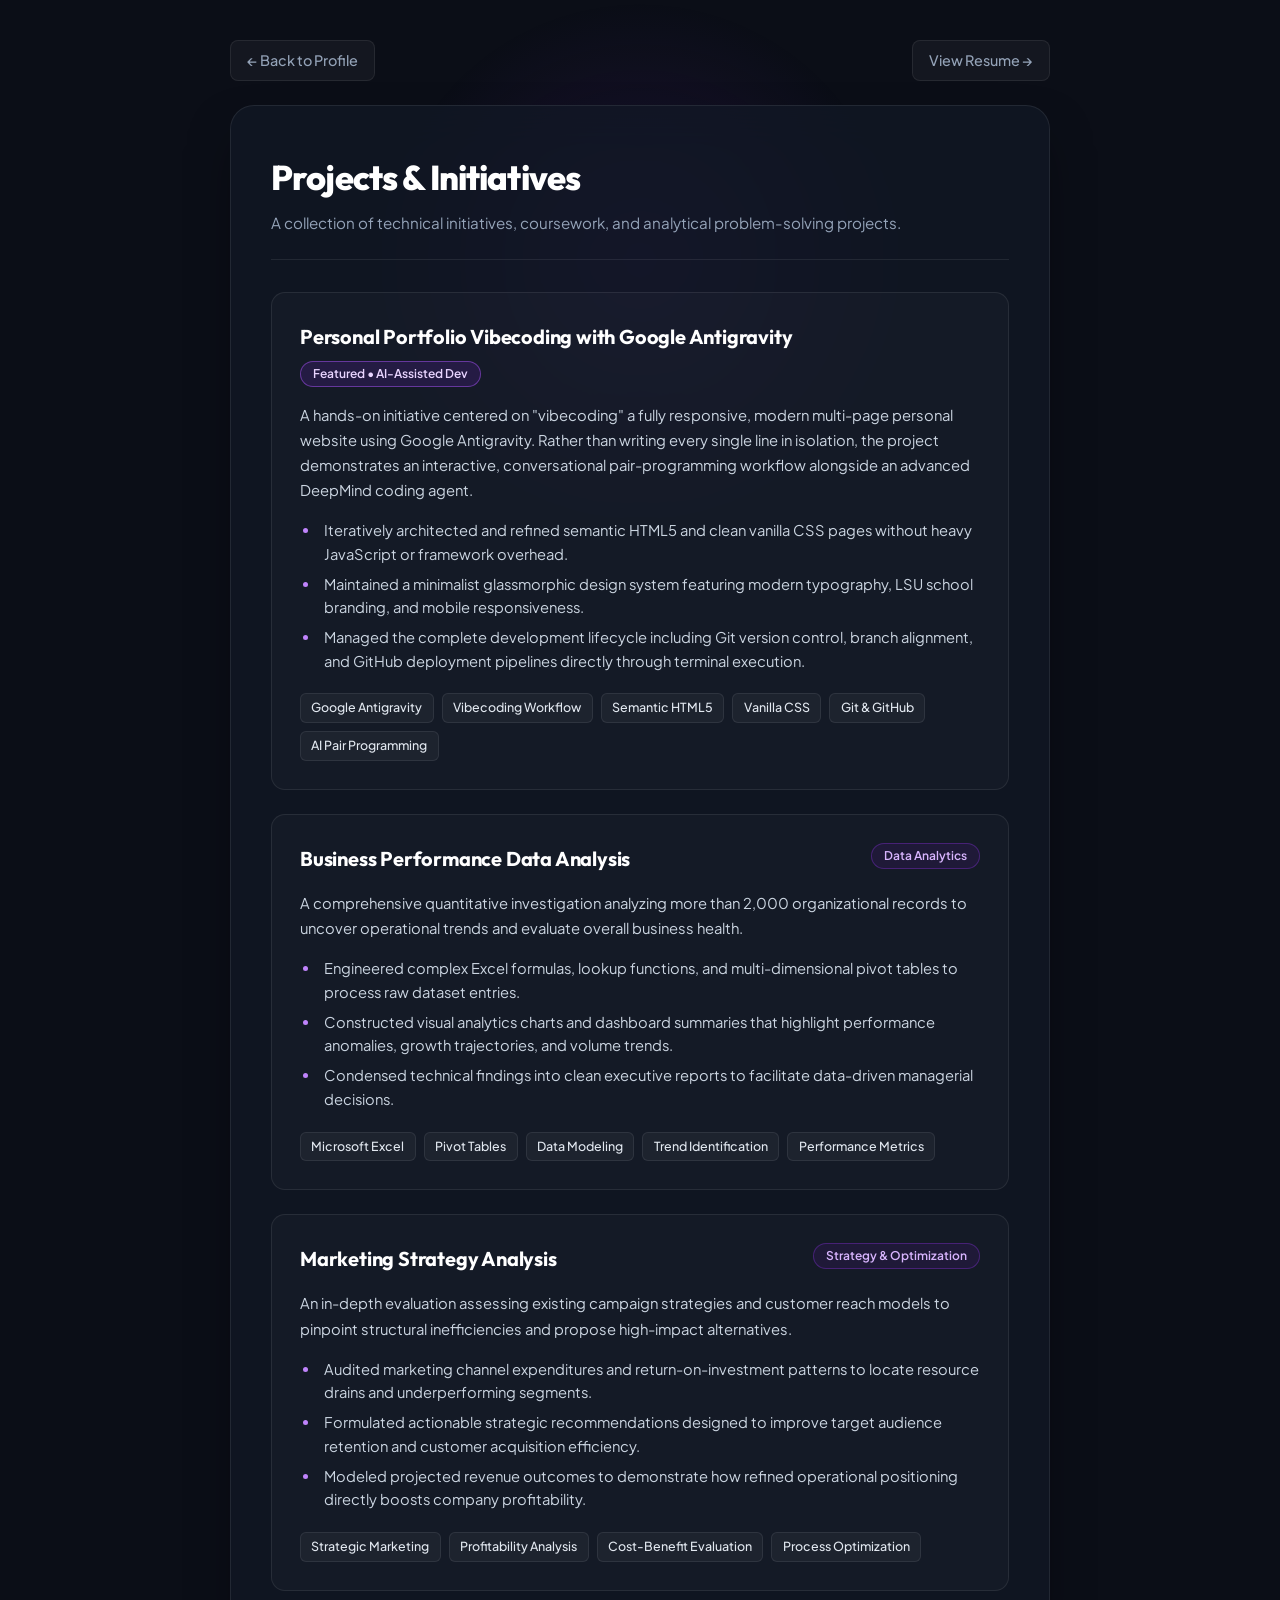
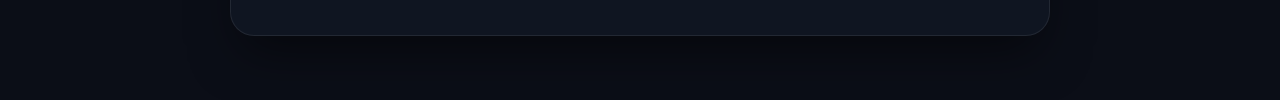
==== commit 373d2a4a: "Make all project cards consistent: remove featured highlight from project 1" ====
--- a/projects.html
+++ b/projects.html
@@ -36,7 +36,7 @@
       <section class="project-list">
 
         <!-- Project 1: Featured Vibecoding -->
-        <article class="project-item featured">
+        <article class="project-item">
           <div class="project-top">
             <h2 class="project-title">Personal Portfolio Vibecoding with Google Antigravity</h2>
             <span class="badge badge-primary">Featured • AI-Assisted Dev</span>
--- a/styles.css
+++ b/styles.css
@@ -614,15 +614,7 @@
   transform: translateY(-2px);
 }
 
-.project-item.featured {
-  background: rgba(70, 29, 124, 0.1);
-  border-color: rgba(147, 51, 234, 0.4);
-}
-
-.project-item.featured:hover {
-  border-color: rgba(168, 85, 247, 0.65);
-  box-shadow: 0 10px 30px -10px rgba(70, 29, 124, 0.45);
-}
+
 
 .project-top {
   display: flex;
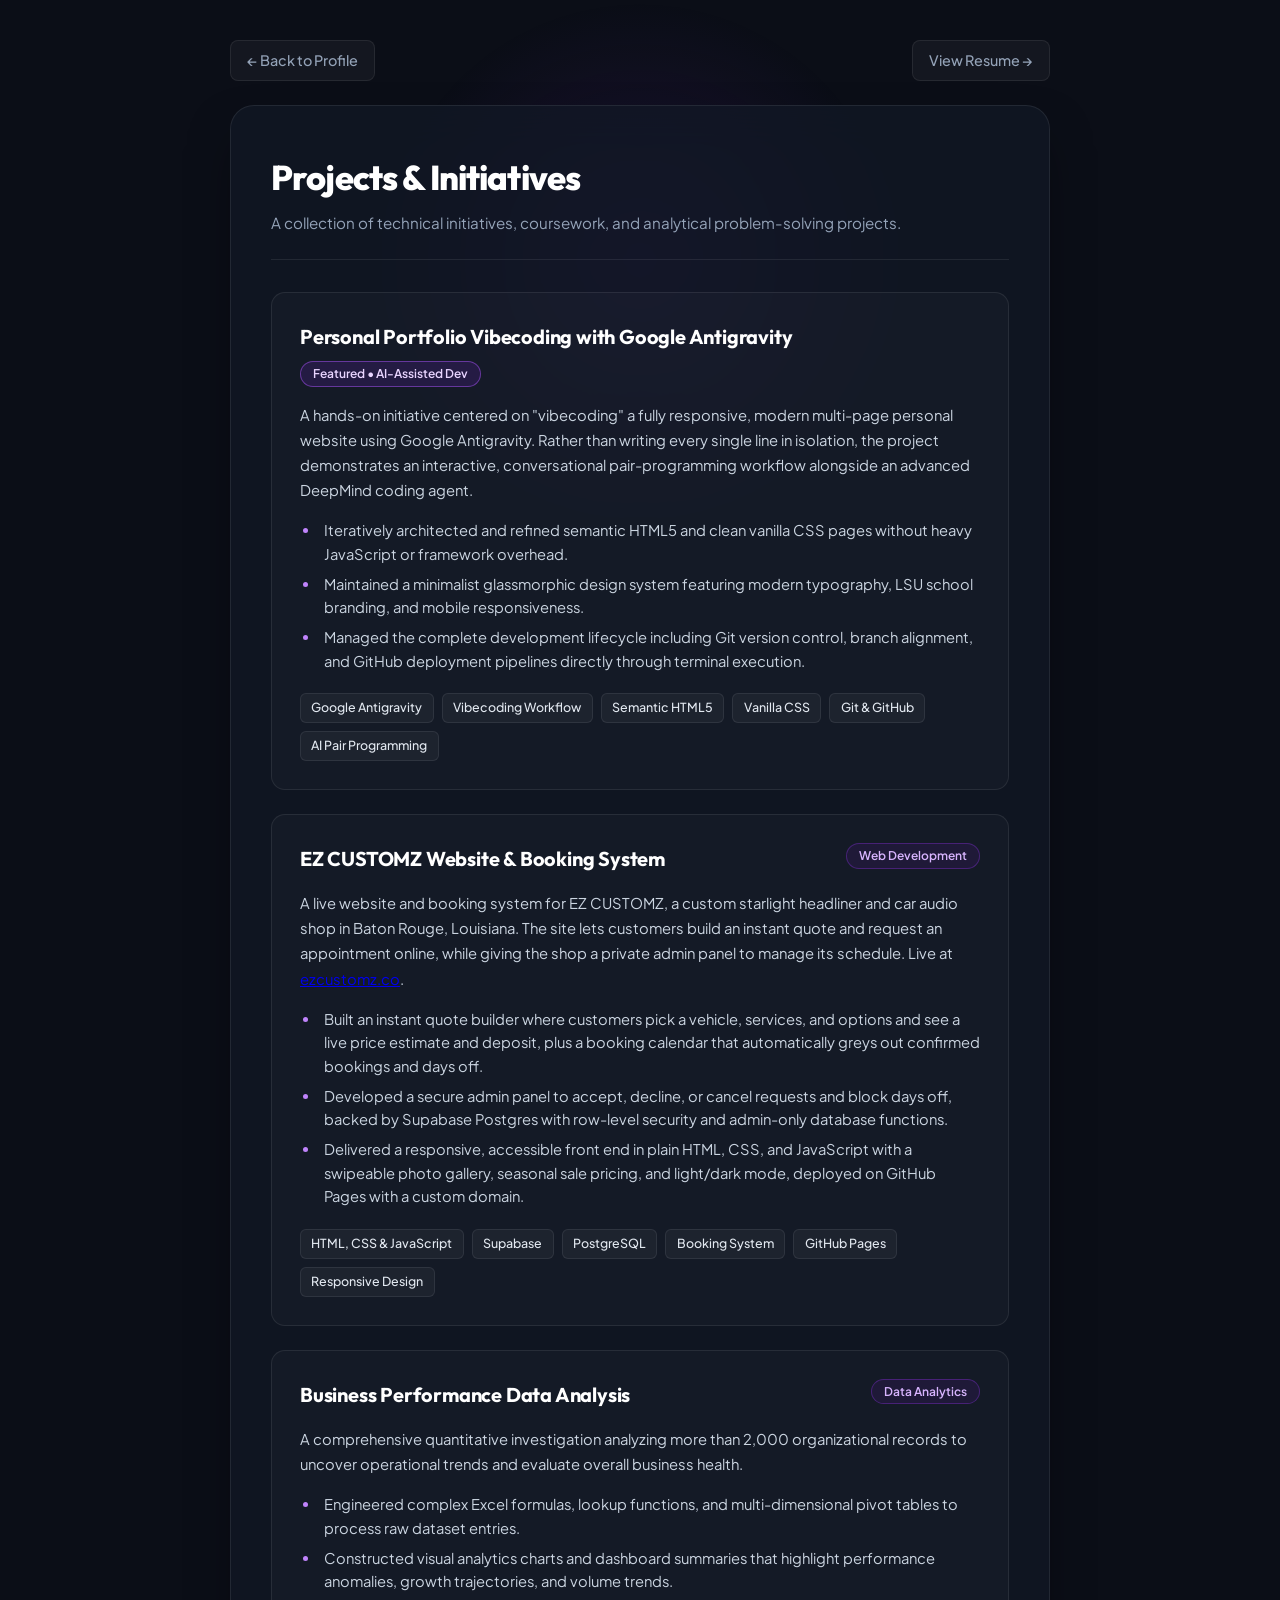
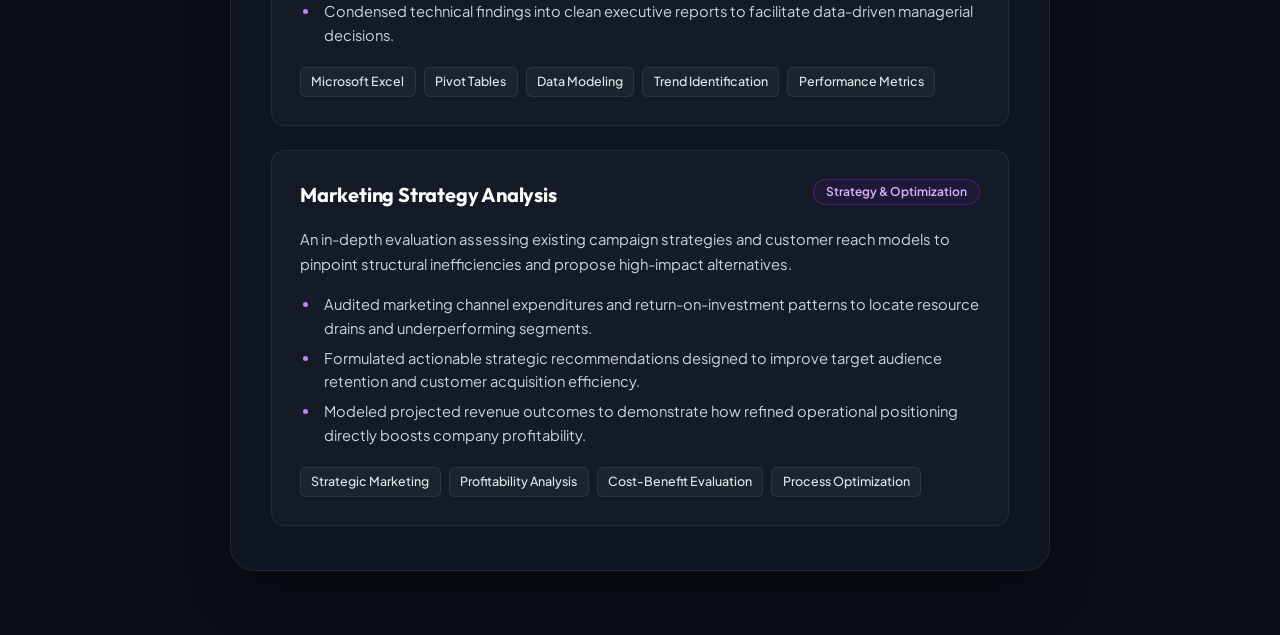
==== commit 4789ddf1: "Add EZ CUSTOMZ project to projects and resume pages Co-Authored-By: Claude Sonnet 5.5 <noreply@anthr" ====
--- a/projects.html
+++ b/projects.html
@@ -62,7 +62,34 @@
           </div>
         </article>
 
-        <!-- Project 2: Business Performance Data Analysis -->
+        <!-- Project 2: EZ CUSTOMZ Website & Booking System -->
+        <article class="project-item">
+          <div class="project-top">
+            <h2 class="project-title">EZ CUSTOMZ Website &amp; Booking System</h2>
+            <span class="badge badge-secondary">Web Development</span>
+          </div>
+
+          <p class="project-description">
+            A live website and booking system for EZ CUSTOMZ, a custom starlight headliner and car audio shop in Baton Rouge, Louisiana. The site lets customers build an instant quote and request an appointment online, while giving the shop a private admin panel to manage its schedule. Live at <a href="https://ezcustomz.co" target="_blank" rel="noopener">ezcustomz.co</a>.
+          </p>
+
+          <ul class="project-bullets">
+            <li>Built an instant quote builder where customers pick a vehicle, services, and options and see a live price estimate and deposit, plus a booking calendar that automatically greys out confirmed bookings and days off.</li>
+            <li>Developed a secure admin panel to accept, decline, or cancel requests and block days off, backed by Supabase Postgres with row-level security and admin-only database functions.</li>
+            <li>Delivered a responsive, accessible front end in plain HTML, CSS, and JavaScript with a swipeable photo gallery, seasonal sale pricing, and light/dark mode, deployed on GitHub Pages with a custom domain.</li>
+          </ul>
+
+          <div class="tag-container">
+            <span class="tag-pill">HTML, CSS &amp; JavaScript</span>
+            <span class="tag-pill">Supabase</span>
+            <span class="tag-pill">PostgreSQL</span>
+            <span class="tag-pill">Booking System</span>
+            <span class="tag-pill">GitHub Pages</span>
+            <span class="tag-pill">Responsive Design</span>
+          </div>
+        </article>
+
+        <!-- Project 3: Business Performance Data Analysis -->
         <article class="project-item">
           <div class="project-top">
             <h2 class="project-title">Business Performance Data Analysis</h2>
@@ -88,7 +115,7 @@
           </div>
         </article>
 
-        <!-- Project 3: Marketing Strategy Analysis -->
+        <!-- Project 4: Marketing Strategy Analysis -->
         <article class="project-item">
           <div class="project-top">
             <h2 class="project-title">Marketing Strategy Analysis</h2>
